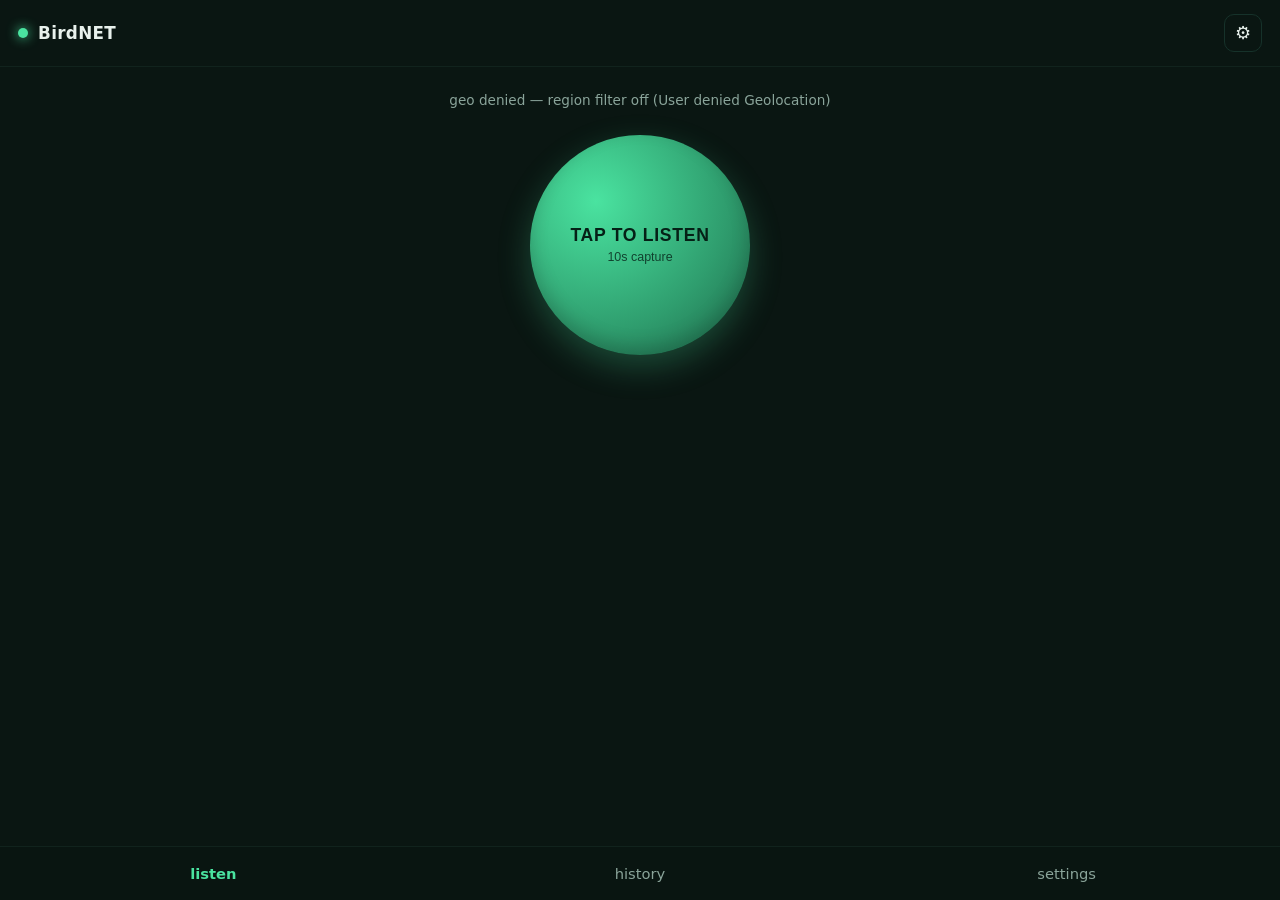
==== web/index.html @ 61398d9c "init: BirdNET PWA — phone-to-mac bird ID via Cornell BirdNET - FastAPI server (server/app.py) wraps " ====
<!doctype html>
<html lang="en">
<head>
  <meta charset="utf-8" />
  <meta name="viewport" content="width=device-width,initial-scale=1,viewport-fit=cover" />
  <meta name="theme-color" content="#0a1612" />
  <title>BirdNET — listen and ID</title>
  <link rel="manifest" href="manifest.json" />
  <link rel="icon" href="icons/icon-192.png" />
  <link rel="apple-touch-icon" href="icons/icon-192.png" />
  <meta name="apple-mobile-web-app-capable" content="yes" />
  <meta name="apple-mobile-web-app-status-bar-style" content="black-translucent" />
  <link rel="stylesheet" href="styles.css" />
</head>
<body>
  <header>
    <div class="brand">
      <span class="dot" aria-hidden="true"></span>
      <span>BirdNET</span>
    </div>
    <button id="settings-btn" class="icon-btn" aria-label="Settings">⚙</button>
  </header>

  <main>
    <section id="record-pane" class="pane active">
      <div class="status" id="geo-status">acquiring location…</div>

      <button id="record-btn" class="record-btn" aria-pressed="false">
        <span class="record-label">tap to listen</span>
        <span class="record-sub" id="record-sub">10s capture</span>
      </button>

      <div class="meter" id="meter" hidden>
        <div class="meter-bar" id="meter-bar"></div>
        <div class="meter-time" id="meter-time">0.0s</div>
      </div>

      <div id="status-line" class="status-line"></div>

      <div id="results" class="results" hidden></div>
    </section>

    <section id="history-pane" class="pane">
      <h2>recent detections</h2>
      <div id="history-list" class="history-list"></div>
    </section>

    <section id="settings-pane" class="pane">
      <h2>settings</h2>
      <label>
        <span>server URL</span>
        <input id="server-url" type="url" autocomplete="off" spellcheck="false"
               placeholder="https://seans-macbook-pro-m3.tail65b106.ts.net" />
      </label>
      <label>
        <span>capture seconds (3–30)</span>
        <input id="capture-secs" type="number" min="3" max="30" step="1" value="10" />
      </label>
      <label>
        <span>min confidence (0–1)</span>
        <input id="min-conf" type="number" min="0" max="1" step="0.05" value="0.15" />
      </label>
      <label class="checkbox">
        <input id="auto-enrich" type="checkbox" checked />
        <span>auto-fetch narrative for top hit</span>
      </label>
      <button id="save-settings" class="primary-btn">save</button>
      <div id="health" class="health"></div>
      <p class="small">audio + metadata are stored on the mac. eBird/Claude enrichment is optional and only fires if you tap a result.</p>
    </section>
  </main>

  <nav class="tabs">
    <button data-pane="record-pane" class="active">listen</button>
    <button data-pane="history-pane">history</button>
    <button data-pane="settings-pane">settings</button>
  </nav>

  <script src="app.js" type="module"></script>
</body>
</html>
---- web/styles.css ----
:root {
  --bg: #0a1612;
  --bg-elev: #11231d;
  --bg-elev-2: #16322a;
  --fg: #e8f1ec;
  --fg-dim: #8aa49a;
  --accent: #4ae3a0;
  --accent-dim: #2f9d6e;
  --warn: #f3a847;
  --err: #f06464;
  --radius: 14px;
  --safe-bottom: env(safe-area-inset-bottom, 0);
  --safe-top: env(safe-area-inset-top, 0);
}

* { box-sizing: border-box; }

html, body {
  margin: 0;
  padding: 0;
  background: var(--bg);
  color: var(--fg);
  font-family: -apple-system, BlinkMacSystemFont, "SF Pro Text", "Inter", system-ui, sans-serif;
  font-size: 16px;
  line-height: 1.45;
  -webkit-font-smoothing: antialiased;
  min-height: 100dvh;
  overscroll-behavior: none;
}

body {
  display: flex;
  flex-direction: column;
  min-height: 100dvh;
  padding-top: var(--safe-top);
}

header {
  display: flex;
  align-items: center;
  justify-content: space-between;
  padding: 14px 18px;
  border-bottom: 1px solid var(--bg-elev);
}

.brand {
  display: flex;
  align-items: center;
  gap: 10px;
  font-weight: 600;
  letter-spacing: 0.02em;
  font-size: 1.05rem;
}

.brand .dot {
  width: 10px;
  height: 10px;
  border-radius: 50%;
  background: var(--accent);
  box-shadow: 0 0 12px var(--accent);
}

.icon-btn {
  background: transparent;
  border: 1px solid var(--bg-elev-2);
  color: var(--fg);
  border-radius: 10px;
  width: 38px;
  height: 38px;
  font-size: 1.1rem;
  cursor: pointer;
}

main {
  flex: 1;
  position: relative;
  overflow-y: auto;
  padding: 18px;
  padding-bottom: calc(96px + var(--safe-bottom));
}

.pane { display: none; }
.pane.active { display: block; }

/* ── record pane ─────────────────────────────────────────────── */

.status {
  color: var(--fg-dim);
  font-size: 0.85rem;
  text-align: center;
  margin: 6px 0 22px;
}

.record-btn {
  display: flex;
  flex-direction: column;
  align-items: center;
  justify-content: center;
  gap: 4px;
  width: 220px;
  height: 220px;
  margin: 24px auto 18px;
  border-radius: 50%;
  border: none;
  background: radial-gradient(circle at 30% 30%, var(--accent) 0%, var(--accent-dim) 60%, #1d6648 100%);
  color: #052016;
  font-weight: 700;
  font-size: 1.1rem;
  letter-spacing: 0.04em;
  text-transform: uppercase;
  cursor: pointer;
  box-shadow: 0 12px 32px rgba(74,227,160,0.25), inset 0 -8px 18px rgba(0,0,0,0.18);
  transition: transform 0.12s ease, box-shadow 0.2s ease;
}

.record-btn:active { transform: scale(0.97); }

.record-btn.recording {
  animation: pulse 1.4s infinite ease-in-out;
  background: radial-gradient(circle at 30% 30%, #ff7676, #c8404e 60%, #6b1820 100%);
  color: #fff;
}

.record-btn .record-sub {
  font-size: 0.78rem;
  font-weight: 500;
  opacity: 0.78;
  text-transform: none;
  letter-spacing: 0;
}

@keyframes pulse {
  0%, 100% { box-shadow: 0 12px 32px rgba(240,100,100,0.28), inset 0 -8px 18px rgba(0,0,0,0.18); }
  50%      { box-shadow: 0 0 0 18px rgba(240,100,100,0.0), 0 12px 40px rgba(240,100,100,0.55), inset 0 -8px 18px rgba(0,0,0,0.18); }
}

.meter {
  max-width: 360px;
  margin: 0 auto 18px;
  height: 36px;
  background: var(--bg-elev);
  border-radius: 18px;
  position: relative;
  overflow: hidden;
}

.meter-bar {
  position: absolute;
  inset: 0 100% 0 0;
  background: linear-gradient(90deg, var(--accent), #b3f0d3);
  transition: right 0.06s linear;
}

.meter-time {
  position: absolute;
  inset: 0;
  display: flex;
  align-items: center;
  justify-content: center;
  font-variant-numeric: tabular-nums;
  font-size: 0.9rem;
  color: #0a1612;
  font-weight: 700;
  mix-blend-mode: screen;
}

.status-line {
  text-align: center;
  color: var(--fg-dim);
  min-height: 1.4em;
  font-size: 0.9rem;
}

.status-line.error { color: var(--err); }
.status-line.success { color: var(--accent); }

/* ── results ─────────────────────────────────────────────────── */

.results { margin-top: 18px; display: flex; flex-direction: column; gap: 12px; }

.hit {
  background: var(--bg-elev);
  border: 1px solid var(--bg-elev-2);
  border-radius: var(--radius);
  padding: 14px 16px;
  display: flex;
  flex-direction: column;
  gap: 6px;
}

.hit.top {
  border-color: var(--accent-dim);
  box-shadow: 0 0 0 1px rgba(74,227,160,0.18);
}

.hit-row {
  display: flex;
  align-items: baseline;
  justify-content: space-between;
  gap: 12px;
}

.hit-name {
  font-size: 1.1rem;
  font-weight: 600;
}

.hit-sci {
  color: var(--fg-dim);
  font-style: italic;
  font-size: 0.85rem;
}

.hit-conf {
  font-variant-numeric: tabular-nums;
  font-weight: 700;
  color: var(--accent);
}

.hit-actions { display: flex; gap: 8px; margin-top: 8px; flex-wrap: wrap; }

.hit-actions button,
.primary-btn {
  background: var(--bg-elev-2);
  border: 1px solid var(--accent-dim);
  color: var(--fg);
  border-radius: 999px;
  padding: 7px 14px;
  font-size: 0.82rem;
  cursor: pointer;
}

.primary-btn {
  background: var(--accent);
  color: #052016;
  font-weight: 600;
  border-color: var(--accent);
}

.enrich-out {
  margin-top: 10px;
  padding: 12px 14px;
  background: #0d2218;
  border-radius: 10px;
  font-size: 0.9rem;
  line-height: 1.55;
  color: #d6e8de;
}

.enrich-out h4 {
  margin: 0 0 4px;
  font-size: 0.78rem;
  text-transform: uppercase;
  letter-spacing: 0.06em;
  color: var(--fg-dim);
}

.enrich-out .thumb {
  float: right;
  max-width: 110px;
  border-radius: 8px;
  margin: 0 0 6px 12px;
}

.enrich-out .ebird-line {
  display: inline-block;
  margin-top: 6px;
  font-size: 0.78rem;
  color: var(--warn);
}

.enrich-out .ebird-line.good { color: var(--accent); }

/* ── history ─────────────────────────────────────────────────── */

.history-list {
  display: flex;
  flex-direction: column;
  gap: 8px;
}

.history-item {
  background: var(--bg-elev);
  border-radius: 10px;
  padding: 10px 14px;
  display: flex;
  justify-content: space-between;
  align-items: center;
  gap: 12px;
  font-size: 0.92rem;
}

.history-item .ts {
  color: var(--fg-dim);
  font-size: 0.75rem;
  font-variant-numeric: tabular-nums;
}

.history-item .conf {
  color: var(--accent);
  font-weight: 700;
  font-variant-numeric: tabular-nums;
}

/* ── settings ────────────────────────────────────────────────── */

#settings-pane label {
  display: flex;
  flex-direction: column;
  gap: 6px;
  margin-bottom: 14px;
}

#settings-pane label.checkbox {
  flex-direction: row;
  align-items: center;
  gap: 10px;
}

#settings-pane input[type="url"],
#settings-pane input[type="number"] {
  background: var(--bg-elev);
  border: 1px solid var(--bg-elev-2);
  color: var(--fg);
  padding: 10px 12px;
  border-radius: 10px;
  font-size: 1rem;
  font-family: inherit;
}

#settings-pane input[type="number"] { max-width: 130px; }

#settings-pane span { color: var(--fg-dim); font-size: 0.85rem; }

.health {
  margin-top: 14px;
  font-size: 0.85rem;
  color: var(--fg-dim);
  background: var(--bg-elev);
  border-radius: 10px;
  padding: 10px 14px;
  font-family: ui-monospace, "SF Mono", monospace;
}

.small { font-size: 0.78rem; color: var(--fg-dim); }

/* ── bottom tabs ─────────────────────────────────────────────── */

.tabs {
  position: fixed;
  bottom: 0;
  left: 0;
  right: 0;
  background: rgba(10,22,18,0.92);
  backdrop-filter: blur(14px);
  -webkit-backdrop-filter: blur(14px);
  display: flex;
  border-top: 1px solid var(--bg-elev);
  padding-bottom: var(--safe-bottom);
}

.tabs button {
  flex: 1;
  background: transparent;
  border: none;
  color: var(--fg-dim);
  padding: 18px 0;
  font-size: 0.92rem;
  font-family: inherit;
  cursor: pointer;
}

.tabs button.active {
  color: var(--accent);
  font-weight: 600;
}

h2 { font-size: 1.05rem; margin: 0 0 14px; letter-spacing: 0.02em; }
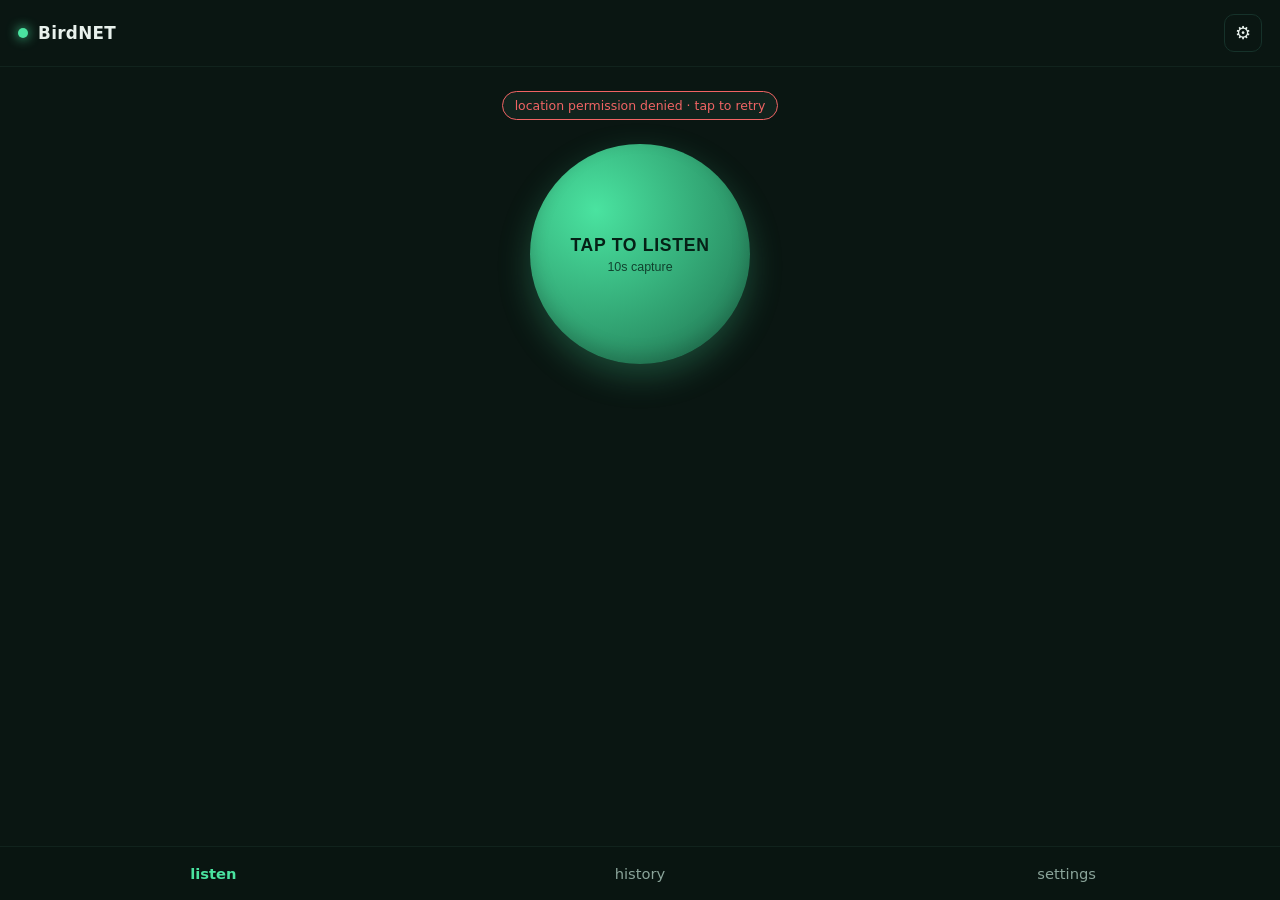
==== commit 19801cf0: "indigenous names + territory layer; geolocation retry On detection, the PWA now surfaces: - Whose tr" ====
--- a/web/index.html
+++ b/web/index.html
@@ -23,7 +23,7 @@
 
   <main>
     <section id="record-pane" class="pane active">
-      <div class="status" id="geo-status">acquiring location…</div>
+      <button type="button" class="status geo-pill" id="geo-status" aria-label="Location status — tap to retry">acquiring location…</button>
 
       <button id="record-btn" class="record-btn" aria-pressed="false">
         <span class="record-label">tap to listen</span>
@@ -50,7 +50,7 @@
       <label>
         <span>server URL</span>
         <input id="server-url" type="url" autocomplete="off" spellcheck="false"
-               placeholder="https://seans-macbook-pro-m3.tail65b106.ts.net" />
+               placeholder="https://seans-macbook-pro-m3.tail65b106.ts.net:8443" />
       </label>
       <label>
         <span>capture seconds (3–30)</span>
--- a/web/styles.css
+++ b/web/styles.css
@@ -376,3 +376,152 @@
 }
 
 h2 { font-size: 1.05rem; margin: 0 0 14px; letter-spacing: 0.02em; }
+
+/* ── geo pill (tap to retry) ─────────────────────────────────── */
+
+.geo-pill {
+  display: inline-block;
+  background: var(--bg-elev);
+  border: 1px solid var(--bg-elev-2);
+  color: var(--fg-dim);
+  padding: 6px 12px;
+  border-radius: 999px;
+  font-size: 0.78rem;
+  font-family: inherit;
+  cursor: pointer;
+  margin: 6px auto 18px;
+  text-align: center;
+  display: block;
+  width: fit-content;
+  max-width: 90%;
+  transition: background 0.18s, color 0.18s, border-color 0.18s;
+}
+
+.geo-pill:active { transform: scale(0.97); }
+.geo-pill.acquiring { border-color: var(--warn); color: var(--warn); }
+.geo-pill.ok { border-color: var(--accent-dim); color: var(--accent); }
+.geo-pill.warn { border-color: var(--warn); color: var(--warn); }
+.geo-pill.denied { border-color: var(--err); color: var(--err); }
+
+/* ── indigenous names block ──────────────────────────────────── */
+
+.indigenous-block {
+  margin: 14px 0 4px;
+  padding: 14px;
+  border-radius: 12px;
+  background: linear-gradient(180deg, #14302a 0%, #0d2218 100%);
+  border: 1px solid var(--bg-elev-2);
+}
+
+.indigenous-block h4 {
+  margin: 0 0 8px;
+  font-size: 0.74rem;
+  text-transform: uppercase;
+  letter-spacing: 0.1em;
+  color: var(--accent);
+}
+
+.indigenous-block .terr-line {
+  margin: 0 0 12px;
+  font-size: 0.88rem;
+  color: var(--fg);
+  font-style: italic;
+}
+
+.indigenous-block .terr-line a {
+  color: var(--fg);
+  border-bottom: 1px dotted var(--fg-dim);
+  text-decoration: none;
+}
+
+.ind-name {
+  margin: 10px 0;
+  padding: 10px 12px;
+  background: rgba(0,0,0,0.18);
+  border-left: 3px solid var(--accent);
+  border-radius: 4px;
+}
+
+.ind-lang {
+  font-size: 0.7rem;
+  text-transform: uppercase;
+  letter-spacing: 0.08em;
+  color: var(--fg-dim);
+  margin-bottom: 4px;
+}
+
+.ind-lang .endonym {
+  text-transform: none;
+  letter-spacing: 0;
+  font-style: italic;
+  color: var(--accent-dim);
+}
+
+.ind-word-row {
+  display: flex;
+  align-items: baseline;
+  gap: 10px;
+  flex-wrap: wrap;
+}
+
+.ind-word {
+  font-size: 1.4rem;
+  font-weight: 600;
+  color: var(--fg);
+  letter-spacing: 0.01em;
+}
+
+.ind-phon {
+  font-size: 0.88rem;
+  color: var(--fg-dim);
+  font-family: ui-monospace, "SF Mono", monospace;
+}
+
+.ind-play {
+  background: var(--accent);
+  color: #052016;
+  border: none;
+  border-radius: 999px;
+  width: 28px;
+  height: 28px;
+  font-size: 0.78rem;
+  cursor: pointer;
+  padding: 0;
+  line-height: 1;
+}
+
+.ind-meta {
+  margin-top: 4px;
+  font-size: 0.78rem;
+  color: var(--fg-dim);
+}
+
+.ind-meta em { color: var(--fg); font-style: normal; }
+
+.ind-src {
+  margin-top: 4px;
+  font-size: 0.75rem;
+}
+
+.ind-src a {
+  color: var(--accent);
+  text-decoration: none;
+}
+
+.ind-ack {
+  margin: 12px 0 0;
+  font-size: 0.76rem;
+  color: var(--fg-dim);
+  font-style: italic;
+  line-height: 1.5;
+}
+
+.ind-ack.ind-empty { color: var(--fg-dim); font-style: normal; }
+.ind-ack.ind-empty a { color: var(--accent); }
+
+.terr-note {
+  margin: 8px 0 0;
+  font-size: 0.7rem;
+  color: var(--fg-dim);
+  opacity: 0.75;
+}
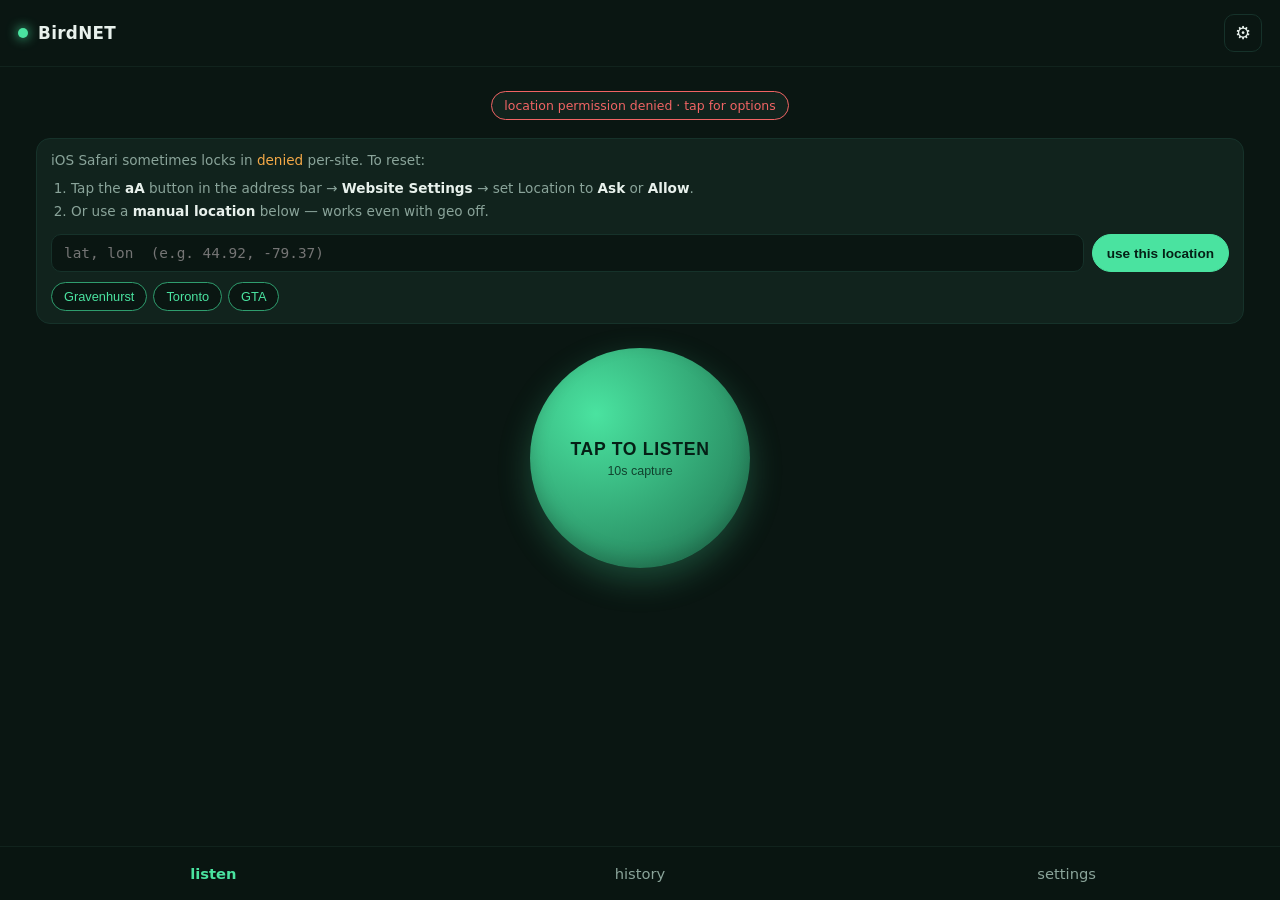
==== commit c5b2876d: "geo: manual-location fallback + cached coords for sticky iOS denied state iOS Safari per-site permis" ====
--- a/web/index.html
+++ b/web/index.html
@@ -24,6 +24,23 @@
   <main>
     <section id="record-pane" class="pane active">
       <button type="button" class="status geo-pill" id="geo-status" aria-label="Location status — tap to retry">acquiring location…</button>
+
+      <div id="geo-help" class="geo-help" hidden>
+        <p>iOS Safari sometimes locks in <em>denied</em> per-site. To reset:</p>
+        <ol>
+          <li>Tap the <strong>aA</strong> button in the address bar → <strong>Website Settings</strong> → set Location to <strong>Ask</strong> or <strong>Allow</strong>.</li>
+          <li>Or use a <strong>manual location</strong> below — works even with geo off.</li>
+        </ol>
+        <div class="manual-geo">
+          <input type="text" id="manual-coords" placeholder="lat, lon  (e.g. 44.92, -79.37)" autocomplete="off" spellcheck="false" />
+          <button type="button" id="manual-geo-set" class="primary-btn">use this location</button>
+        </div>
+        <div class="manual-presets">
+          <button type="button" class="preset" data-lat="44.92" data-lon="-79.37">Gravenhurst</button>
+          <button type="button" class="preset" data-lat="43.6532" data-lon="-79.3832">Toronto</button>
+          <button type="button" class="preset" data-lat="43.7" data-lon="-79.4">GTA</button>
+        </div>
+      </div>
 
       <button id="record-btn" class="record-btn" aria-pressed="false">
         <span class="record-label">tap to listen</span>
--- a/web/styles.css
+++ b/web/styles.css
@@ -525,3 +525,55 @@
   color: var(--fg-dim);
   opacity: 0.75;
 }
+
+/* Manual-location fallback for when iOS Safari has locked the per-site
+   geolocation permission to denied and no amount of retrying recovers it. */
+.geo-help {
+  margin: 6px 18px 14px;
+  padding: 12px 14px;
+  background: var(--bg-elev);
+  border: 1px solid var(--bg-elev-2);
+  border-radius: var(--radius);
+  font-size: 0.85rem;
+  color: var(--fg-dim);
+}
+.geo-help p { margin: 0 0 8px; }
+.geo-help ol { margin: 0 0 12px; padding-left: 20px; }
+.geo-help li { margin: 4px 0; }
+.geo-help strong { color: var(--fg); font-weight: 600; }
+.geo-help em { color: var(--warn); font-style: normal; }
+.manual-geo {
+  display: flex;
+  gap: 8px;
+  margin-bottom: 10px;
+}
+.manual-geo input {
+  flex: 1;
+  padding: 10px 12px;
+  background: var(--bg);
+  color: var(--fg);
+  border: 1px solid var(--bg-elev-2);
+  border-radius: 10px;
+  font-size: 0.9rem;
+  font-family: -apple-system, BlinkMacSystemFont, monospace;
+}
+.manual-geo .primary-btn {
+  padding: 10px 14px;
+  font-size: 0.85rem;
+  white-space: nowrap;
+}
+.manual-presets {
+  display: flex;
+  gap: 6px;
+  flex-wrap: wrap;
+}
+.manual-presets .preset {
+  padding: 6px 12px;
+  background: var(--bg);
+  color: var(--accent);
+  border: 1px solid var(--accent-dim);
+  border-radius: 999px;
+  font-size: 0.8rem;
+  cursor: pointer;
+}
+.manual-presets .preset:active { background: var(--bg-elev-2); }
